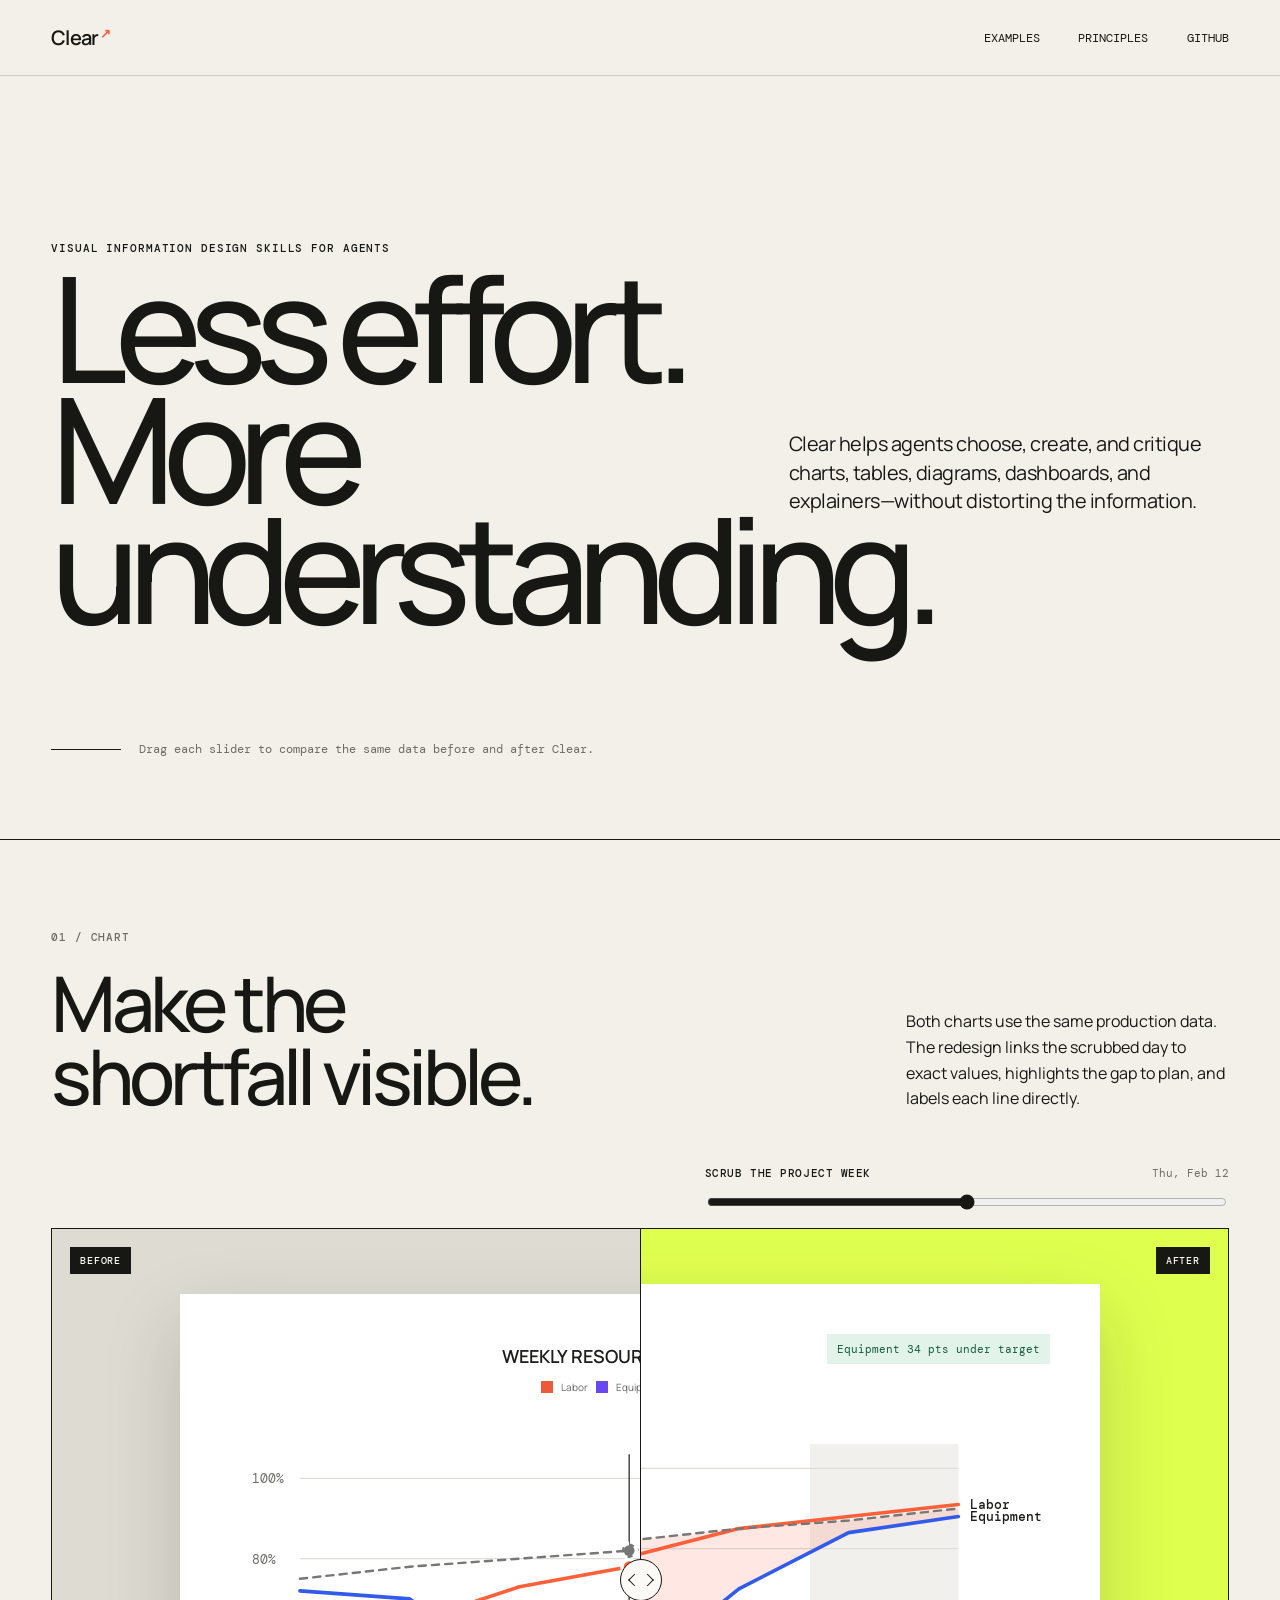
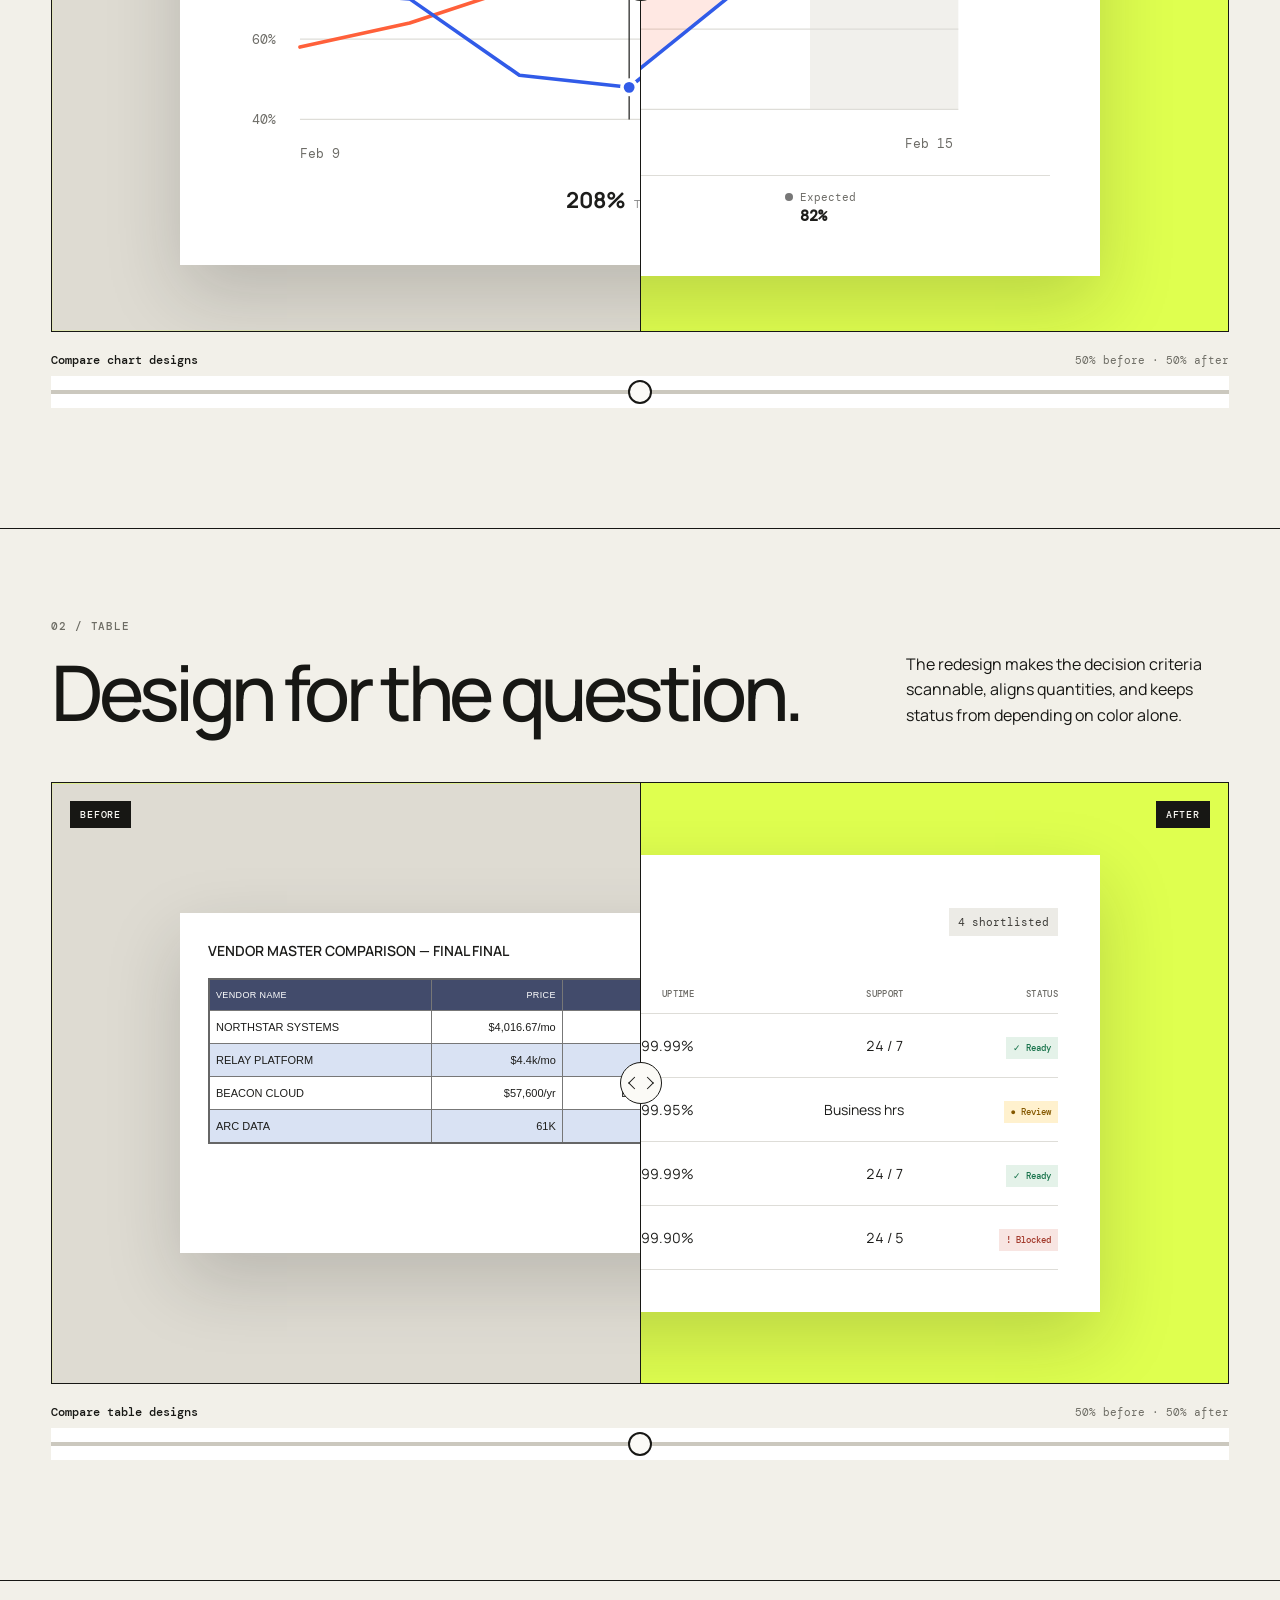
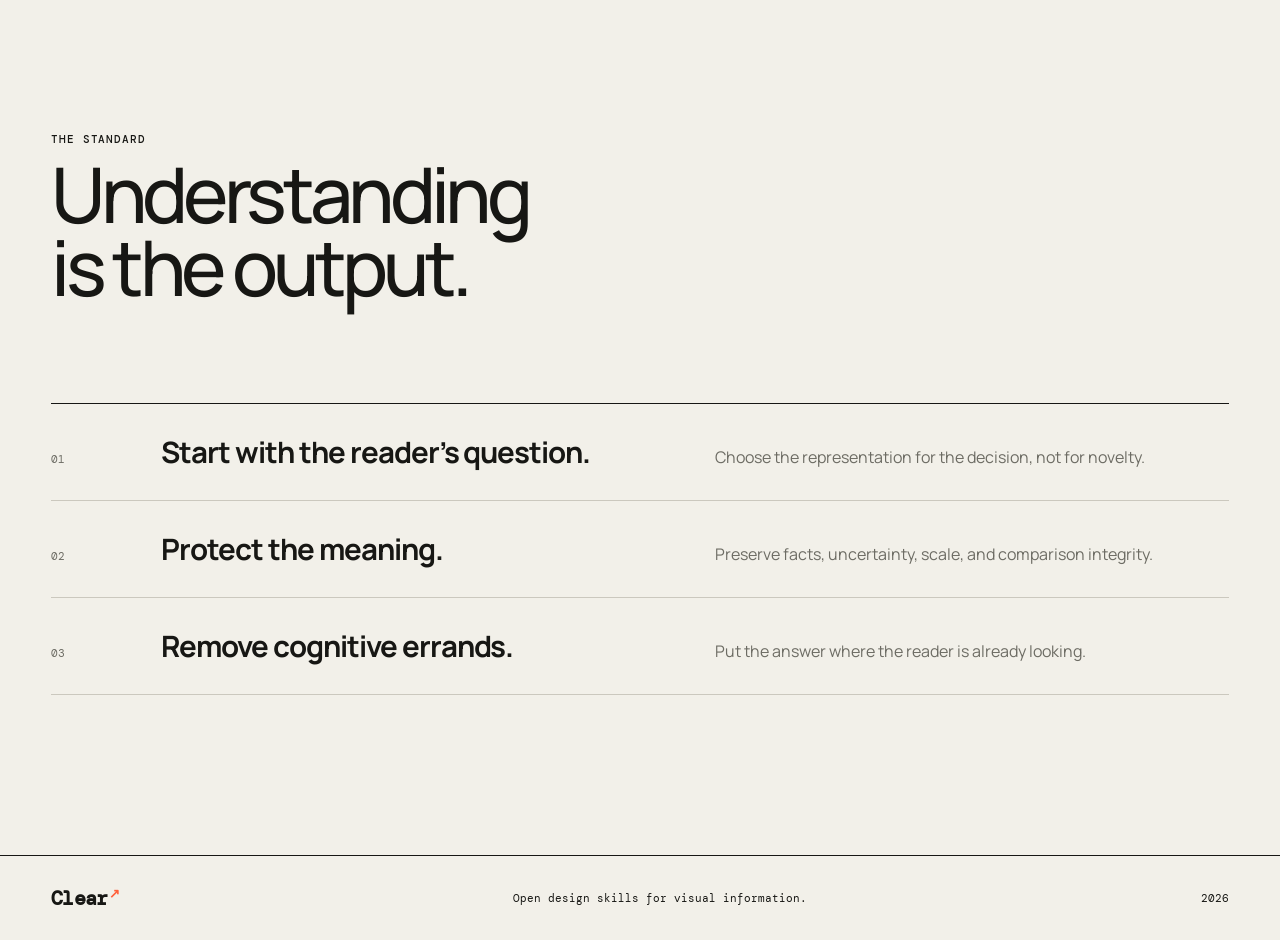
==== demo/index.html @ a49fe50b "Expand Clear into a multi-domain visual design suite" ====
<!doctype html>
<html lang="en">
<head>
  <meta charset="utf-8">
  <meta name="viewport" content="width=device-width, initial-scale=1">
  <meta name="description" content="Before and after examples showing how Clear improves visual information design.">
  <title>Clear — Before and after</title>
  <link rel="preconnect" href="https://fonts.googleapis.com">
  <link rel="preconnect" href="https://fonts.gstatic.com" crossorigin>
  <link href="https://fonts.googleapis.com/css2?family=DM+Mono:wght@400;500&family=Manrope:wght@400;500;600&display=swap" rel="stylesheet">
  <link rel="stylesheet" href="styles.css">
</head>
<body>
  <a class="skip-link" href="#main-content">Skip to examples</a>
  <header class="site-header" id="top">
    <a class="wordmark" href="#top" aria-label="Clear, back to top">Clear<span>↗</span></a>
    <nav aria-label="Page sections">
      <a href="#examples">Examples</a>
      <a href="#principles">Principles</a>
      <a href="https://github.com/stvnprkns/clear-skills">GitHub</a>
    </nav>
  </header>

  <main id="main-content">
    <section class="hero" aria-labelledby="hero-title">
      <p class="eyebrow">Visual information design skills for agents</p>
      <h1 id="hero-title">Less effort.<br>More understanding.</h1>
      <p class="lede">Clear helps agents choose, create, and critique charts, tables, diagrams, dashboards, and explainers—without distorting the information.</p>
      <div class="hero-note">
        <span class="note-line" aria-hidden="true"></span>
        <p>Drag each slider to compare the same data before and after Clear.</p>
      </div>
    </section>

    <section class="examples" id="examples" aria-label="Before and after examples">
      <article class="example" data-example="chart">
        <header class="example-copy">
          <div>
            <p class="example-number">01 / Chart</p>
            <h2>Make the shortfall visible.</h2>
          </div>
          <p>Both charts use the same production data. The redesign links the scrubbed day to exact values, highlights the gap to plan, and labels each line directly.</p>
        </header>

        <div class="compare" style="--split: 50%">
          <div class="data-control scrub-control">
            <label for="chart-scrub">Scrub the project week</label>
            <output for="chart-scrub" aria-hidden="true">Thu, Feb 12</output>
            <input id="chart-scrub" type="range" min="0" max="6" value="3" aria-describedby="chart-summary">
          </div>
          <div class="compare-stage">
            <div class="visual visual-after" aria-hidden="true">
              <div class="chart-shell chart-after">
                <div class="chart-title-row">
                  <div><strong>Production tracking</strong><span>Utilization · Week of Feb 9</span></div>
                  <span class="chart-takeaway" data-production-status>Equipment under target</span>
                </div>
                <svg id="after-line-chart" class="line-chart" viewBox="0 0 680 300" role="img" aria-label="Labor, equipment, and expected utilization across a project week. Scrub to inspect each day."></svg>
                <div class="chart-readout" aria-hidden="true">
                  <span><i class="labor-dot"></i>Labor <strong data-labor-readout>78%</strong></span>
                  <span><i class="equipment-dot"></i>Equipment <strong data-equipment-readout>48%</strong></span>
                  <span><i class="expected-dot"></i>Expected <strong data-expected-readout>82%</strong></span>
                </div>
              </div>
            </div>
            <div class="visual visual-before" aria-hidden="true">
              <div class="chart-shell chart-before">
                <div class="legacy-title">WEEKLY RESOURCE UTILIZATION</div>
                <div class="legacy-legend"><i></i><span>Labor</span><i></i><span>Equipment</span><i></i><span>Expected</span></div>
                <svg id="before-line-chart" class="line-chart" viewBox="0 0 680 300" role="img" aria-label="A cluttered multi-line utilization chart with a detached legend and no linked explanation."></svg>
                <div class="legacy-summary"><strong data-legacy-total>208%</strong><span>Total utilization</span></div>
              </div>
            </div>
            <div class="split-line" aria-hidden="true"><span></span></div>
            <span class="stage-label before-label">Before</span>
            <span class="stage-label after-label">After</span>
          </div>
          <div class="compare-control">
            <label for="chart-compare">Compare chart designs</label>
            <output for="chart-compare" aria-hidden="true">50% before · 50% after</output>
            <input id="chart-compare" type="range" min="0" max="100" value="50" aria-describedby="chart-summary chart-position">
            <p id="chart-summary" class="sr-only">At Thu, Feb 12: labor utilization is 78%, equipment utilization is 48%, and expected utilization is 82%. Equipment is 34 percentage points under target.</p>
            <span id="chart-position" class="sr-only">Move left to reveal more of the redesigned chart. Move right to reveal more of the original chart. Use the project week slider above to inspect each day.</span>
          </div>
        </div>
      </article>

      <article class="example" data-example="table">
        <header class="example-copy">
          <div>
            <p class="example-number">02 / Table</p>
            <h2>Design for the question.</h2>
          </div>
          <p>The redesign makes the decision criteria scannable, aligns quantities, and keeps status from depending on color alone.</p>
        </header>

        <div class="compare" style="--split: 50%">
          <div class="compare-stage table-stage">
            <div class="visual visual-after" aria-hidden="true">
              <div class="table-shell table-after">
                <div class="table-heading"><div><strong>Vendor comparison</strong><span>Sorted by annual cost</span></div><span>4 shortlisted</span></div>
                <table>
                  <thead><tr><th>Vendor</th><th>Annual cost</th><th>Uptime</th><th>Support</th><th>Status</th></tr></thead>
                  <tbody>
                    <tr><td><strong>Northstar</strong><small>Enterprise</small></td><td>$48,200</td><td>99.99%</td><td>24 / 7</td><td><span class="status status-ready">✓ Ready</span></td></tr>
                    <tr><td><strong>Relay</strong><small>Growth</small></td><td>$52,800</td><td>99.95%</td><td>Business hrs</td><td><span class="status status-review">● Review</span></td></tr>
                    <tr><td><strong>Beacon</strong><small>Enterprise</small></td><td>$57,600</td><td>99.99%</td><td>24 / 7</td><td><span class="status status-ready">✓ Ready</span></td></tr>
                    <tr><td><strong>Arc</strong><small>Custom</small></td><td>$61,000</td><td>99.90%</td><td>24 / 5</td><td><span class="status status-blocked">! Blocked</span></td></tr>
                  </tbody>
                </table>
              </div>
            </div>
            <div class="visual visual-before" aria-hidden="true">
              <div class="table-shell table-before">
                <div class="old-heading">VENDOR MASTER COMPARISON — FINAL FINAL</div>
                <table>
                  <thead><tr><th>VENDOR NAME</th><th>PRICE</th><th>TIER</th><th>SLA</th><th>SUPPORT</th><th>REGION</th><th>STATUS</th></tr></thead>
                  <tbody>
                    <tr><td>NORTHSTAR SYSTEMS</td><td>$4,016.67/mo</td><td>ENT</td><td>99.99</td><td>PREMIUM</td><td>US</td><td class="cell-green">YES</td></tr>
                    <tr><td>RELAY PLATFORM</td><td>$4.4k/mo</td><td>GROWTH</td><td>99.95</td><td>STD</td><td>US/EU</td><td class="cell-yellow">MAYBE</td></tr>
                    <tr><td>BEACON CLOUD</td><td>$57,600/yr</td><td>ENTERPRISE</td><td>4 NINES</td><td>PREMIUM</td><td>GLOBAL</td><td class="cell-green">YES</td></tr>
                    <tr><td>ARC DATA</td><td>61K</td><td>CUSTOM</td><td>99.9</td><td>GOLD</td><td>US</td><td class="cell-red">NO</td></tr>
                  </tbody>
                </table>
              </div>
            </div>
            <div class="split-line" aria-hidden="true"><span></span></div>
            <span class="stage-label before-label">Before</span>
            <span class="stage-label after-label">After</span>
          </div>
          <div class="compare-control">
            <label for="table-compare">Compare table designs</label>
            <output for="table-compare" aria-hidden="true">50% before · 50% after</output>
            <input id="table-compare" type="range" min="0" max="100" value="50" aria-describedby="table-summary table-position">
            <p id="table-summary" class="sr-only">Before: inconsistent price formats, abbreviations, gridlines, and color-only status labels make comparison difficult. After: annual costs are aligned and statuses pair color with text and symbols.</p>
            <span id="table-position" class="sr-only">Move left to reveal more of the redesigned table. Move right to reveal more of the original table.</span>
          </div>
        </div>
      </article>
    </section>

    <section class="principles" id="principles" aria-labelledby="principles-title">
      <p class="eyebrow">The standard</p>
      <h2 id="principles-title">Understanding is the output.</h2>
      <ol>
        <li><span>01</span><strong>Start with the reader’s question.</strong><p>Choose the representation for the decision, not for novelty.</p></li>
        <li><span>02</span><strong>Protect the meaning.</strong><p>Preserve facts, uncertainty, scale, and comparison integrity.</p></li>
        <li><span>03</span><strong>Remove cognitive errands.</strong><p>Put the answer where the reader is already looking.</p></li>
      </ol>
    </section>
  </main>

  <footer>
    <a class="wordmark" href="#top">Clear<span>↗</span></a>
    <p>Open design skills for visual information.</p>
    <p>2026</p>
  </footer>
  <script src="script.js"></script>
</body>
</html>
---- demo/styles.css ----
:root {
  --ink: #171714;
  --paper: #f2f0e9;
  --surface: #fbfaf6;
  --muted: #6d6c64;
  --line: #cbc8be;
  --acid: #dfff4f;
  --orange: #ff603a;
  --blue: #315be8;
  --green: #19744c;
  --yellow: #845800;
  --red: #a33a2c;
  --mono: "DM Mono", monospace;
  --sans: "Manrope", sans-serif;
}

* { box-sizing: border-box; }
html { scroll-behavior: smooth; -webkit-font-smoothing: antialiased; -moz-osx-font-smoothing: grayscale; }
body { margin: 0; color: var(--ink); background: var(--paper); font-family: var(--sans); }
a { color: inherit; text-underline-position: from-font; text-decoration-thickness: from-font; }
:focus-visible { outline: 2px solid var(--blue); outline-offset: 4px; }
.skip-link { position: fixed; z-index: 20; inset-block-start: 12px; inset-inline-start: 12px; padding: 10px 14px; color: white; background: var(--ink); font: 500 12px var(--mono); transform: translateY(-150%); }
.skip-link:focus { transform: translateY(0); }
.sr-only { position: absolute; width: 1px; height: 1px; padding: 0; margin: -1px; overflow: hidden; clip: rect(0,0,0,0); white-space: nowrap; border: 0; }

.site-header, footer { max-width: 1500px; margin: auto; padding: 24px 4vw; display: flex; justify-content: space-between; align-items: center; }
.site-header { border-bottom: 1px solid var(--line); }
.wordmark { display: inline-flex; gap: 2px; align-items: flex-start; text-decoration: none; font-size: 20px; font-weight: 600; letter-spacing: -.04em; }
.wordmark span { color: var(--orange); font-size: 13px; }
nav { display: flex; gap: clamp(18px, 3vw, 42px); }
nav a { font-family: var(--mono); font-size: 12px; text-decoration: none; text-transform: uppercase; }
nav a:hover { text-decoration: underline; text-underline-offset: 5px; }

main { overflow: hidden; }
.hero { min-height: 82vh; max-width: 1500px; margin: auto; padding: clamp(70px, 12vw, 180px) 4vw 70px; display: grid; grid-template-columns: minmax(0, 1fr) minmax(340px, 440px); column-gap: clamp(48px, 6vw, 96px); align-items: end; }
.eyebrow, .example-number { font: 500 11px/1.4 var(--mono); letter-spacing: .08em; text-transform: uppercase; }
.hero .eyebrow { grid-column: 1 / -1; align-self: start; }
h1 { margin: 0; max-width: 1000px; font-size: clamp(68px, 11.5vw, 176px); line-height: .82; letter-spacing: -.085em; font-weight: 500; text-wrap: balance; }
.lede { align-self: center; max-width: 36ch; margin: 50px 0 0; font-size: clamp(18px, 1.55vw, 24px); line-height: 1.45; letter-spacing: -.025em; text-wrap: pretty; }
.hero-note { grid-column: 1 / -1; display: flex; gap: 18px; align-items: center; margin-top: 100px; color: var(--muted); font: 12px var(--mono); }
.note-line { width: 70px; height: 1px; background: var(--ink); }

.examples { border-top: 1px solid var(--ink); }
.example { padding: 90px 4vw 120px; border-bottom: 1px solid var(--ink); }
.example-copy { max-width: 1500px; margin: 0 auto 54px; display: grid; grid-template-columns: 1.4fr .6fr; gap: 8vw; align-items: end; }
.example-number { color: var(--muted); margin: 0 0 22px; }
h2 { margin: 0; font-size: clamp(42px, 6vw, 86px); line-height: .94; letter-spacing: -.06em; font-weight: 500; text-wrap: balance; }
.example-copy > p { max-width: 60ch; margin: 0; font-size: 16px; line-height: 1.6; text-wrap: pretty; }

.compare { max-width: 1500px; margin: auto; }
.data-control { display: flex; justify-content: flex-end; align-items: center; gap: 12px; margin-bottom: 16px; }
.data-control label { font: 500 11px var(--mono); text-transform: uppercase; letter-spacing: .05em; }
.scrub-control { display: grid; grid-template-columns: auto auto; justify-content: end; min-width: min(100%, 520px); margin-inline-start: auto; }
.scrub-control output { color: var(--muted); font: 11px var(--mono); font-variant-numeric: tabular-nums; text-align: end; }
.scrub-control input { grid-column: 1 / -1; width: min(520px, 70vw); accent-color: var(--ink); cursor: ew-resize; }
.compare-stage { position: relative; height: clamp(410px, 55vw, 720px); overflow: hidden; background: #dedbd2; border: 1px solid var(--ink); }
.visual { position: absolute; inset: 0; display: grid; place-items: center; padding: clamp(30px, 5vw, 80px); }
.visual-before { z-index: 2; clip-path: inset(0 calc(100% - var(--split)) 0 0); background: #dedbd2; }
.visual-after { z-index: 1; background: var(--acid); }
.split-line { position: absolute; z-index: 4; left: var(--split); top: 0; bottom: 0; width: 1px; background: var(--ink); pointer-events: none; }
.split-line span { position: absolute; left: 50%; top: 50%; width: 42px; height: 42px; transform: translate(-50%, -50%); border: 1px solid var(--ink); border-radius: 50%; background: var(--surface); }
.split-line span::before, .split-line span::after { content: ""; position: absolute; top: 50%; width: 8px; height: 8px; border-top: 1px solid var(--ink); border-left: 1px solid var(--ink); }
.split-line span::before { left: 9px; transform: translateY(-50%) rotate(-45deg); }
.split-line span::after { right: 9px; transform: translateY(-50%) rotate(135deg); }
.stage-label { position: absolute; top: 18px; z-index: 5; padding: 7px 10px; background: var(--ink); color: var(--surface); font: 500 10px var(--mono); text-transform: uppercase; letter-spacing: .08em; pointer-events: none; }
.before-label { left: 18px; }
.after-label { right: 18px; }
.compare-control { display: grid; grid-template-columns: 1fr auto; align-items: center; gap: 8px 24px; margin-top: 20px; }
.compare-control label { font: 500 12px var(--mono); }
.compare-control output { color: var(--muted); font: 11px var(--mono); font-variant-numeric: tabular-nums; }
.compare-control input { grid-column: 1 / -1; width: 100%; height: 32px; margin: 0; accent-color: var(--ink); cursor: ew-resize; }
.compare-control input::-webkit-slider-runnable-track { height: 4px; background: var(--line); }
.compare-control input::-webkit-slider-thumb { width: 24px; height: 24px; margin-top: -10px; border: 2px solid var(--ink); border-radius: 50%; background: var(--surface); -webkit-appearance: none; }
.compare-control input { -webkit-appearance: none; appearance: none; }
.compare-control input::-moz-range-track { height: 4px; background: var(--line); }
.compare-control input::-moz-range-thumb { width: 20px; height: 20px; border: 2px solid var(--ink); border-radius: 50%; background: var(--surface); }

.chart-shell, .table-shell { width: min(100%, 920px); min-height: 72%; background: #fff; color: #1d1d1b; box-shadow: 0 28px 70px rgba(23,23,20,.18); }
.chart-shell { padding: clamp(22px, 4vw, 50px); }
.chart-title-row, .table-heading { display: flex; justify-content: space-between; gap: 24px; align-items: flex-start; }
.chart-title-row strong, .table-heading strong { display: block; font-size: clamp(14px, 2vw, 22px); letter-spacing: -.03em; }
.chart-title-row span, .table-heading span { display: block; margin-top: 6px; color: #6d6c67; font: 11px var(--mono); }
.chart-title-row .chart-takeaway { margin: 0; padding: 8px 10px; color: #155c3d; background: #e2f3e9; }
.chart-shell svg { width: 100%; margin-top: 24px; overflow: visible; }
.line-chart .chart-grid { stroke: #deddd8; stroke-width: 1; }
.line-chart .weekend { fill: #f1f0ec; }
.line-chart .under-gap { fill: rgba(255, 96, 58, .14); }
.line-chart .series-line { fill: none; stroke-width: 3; stroke-linecap: round; stroke-linejoin: round; }
.line-chart .labor-line { stroke: var(--orange); }
.line-chart .equipment-line { stroke: var(--blue); }
.line-chart .expected-line { stroke: #777; stroke-width: 2; stroke-dasharray: 6 5; }
.line-chart .scrub-line { stroke: #1d1d1b; stroke-width: 1; }
.line-chart .scrub-dot { stroke: white; stroke-width: 3; }
.line-chart text { fill: #6d6c67; font: 11px var(--mono); }
.line-chart .direct-label { fill: #1d1d1b; font-weight: 500; }
.chart-readout { display: grid; grid-template-columns: repeat(3, 1fr); gap: 12px; padding-top: 14px; border-top: 1px solid #deddd8; font: 11px var(--mono); }
.chart-readout span { display: grid; grid-template-columns: auto 1fr; gap: 2px 7px; align-items: center; color: #6d6c67; }
.chart-readout strong { grid-column: 2; color: #1d1d1b; font-size: 15px; font-variant-numeric: tabular-nums; }
.chart-readout i { width: 8px; height: 8px; border-radius: 50%; }
.labor-dot { background: var(--orange); }
.equipment-dot { background: var(--blue); }
.expected-dot { background: #777; }
.grid line { stroke: #d9d8d2; stroke-width: 1; }
.axis-labels text, .months text { fill: #6d6c67; font: 12px var(--mono); text-anchor: middle; }
.bars rect { fill: #1d1d1b; }
.bars .bar-focus { fill: var(--orange); }
.values text { fill: #1d1d1b; font: 500 14px var(--mono); text-anchor: middle; }
.legacy-title { font: 600 18px var(--sans); text-align: center; }
.legacy-legend { margin: 12px 0 0; display: flex; justify-content: center; align-items: center; gap: 8px; font: 10px var(--sans); color: #666; }
.legacy-legend i { width: 12px; height: 12px; background: #6948ed; }
.legacy-legend i:last-of-type { height: 3px; background: #eb395c; }
.legacy-legend i:nth-of-type(1) { background: #ec5a3c; }
.legacy-legend i:nth-of-type(2) { background: #6948ed; }
.legacy-legend i:nth-of-type(3) { height: 3px; background: #777; }
.legacy-summary { display: flex; justify-content: center; gap: 8px; align-items: baseline; color: #777; }
.legacy-summary strong { color: #1d1d1b; font-size: 22px; }
.legacy-summary span { font-size: 11px; }
.legacy-grid line { stroke: #cfd0d8; stroke-width: 1.5; }
.legacy-axis text, .legacy-months text { fill: #777; font: 10px var(--sans); }
.legacy-months text { text-anchor: middle; }
.legacy-bars rect { fill: url(#barGradient); }
.target-line { stroke: #eb395c; stroke-width: 4; stroke-dasharray: 8 5; }

.table-stage { height: clamp(440px, 47vw, 650px); }
.table-shell { padding: clamp(18px, 3.5vw, 42px); overflow: hidden; }
.table-heading { align-items: center; margin-bottom: 28px; }
.table-heading > span { margin: 0; padding: 7px 9px; background: #ecebe6; color: #3d3c38; }
table { width: 100%; border-collapse: collapse; font-size: clamp(10px, 1.2vw, 14px); font-variant-numeric: tabular-nums; }
th { color: #6d6c67; font: 500 9px var(--mono); letter-spacing: .04em; text-align: left; text-transform: uppercase; }
th:not(:first-child), td:not(:first-child) { text-align: right; }
th, td { padding: 13px 8px; border-bottom: 1px solid #deddd8; white-space: nowrap; }
td:first-child, th:first-child { padding-left: 0; }
td:last-child, th:last-child { padding-right: 0; }
td strong { display: block; }
td small { display: block; color: #777; margin-top: 3px; }
.status { font: 500 9px var(--mono); padding: 5px 7px; }
.status-ready { color: var(--green); background: #e4f2e9; }
.status-review { color: var(--yellow); background: #fff1ce; }
.status-blocked { color: var(--red); background: #f8e5e2; }
.old-heading { margin-bottom: 18px; font: 600 14px var(--sans); }
.table-before { padding: clamp(15px, 2.4vw, 28px); }
.table-before table { border: 2px solid #666; font-family: Arial, sans-serif; font-size: clamp(8px, 1vw, 11px); }
.table-before th { background: #424b6b; color: white; font-family: Arial, sans-serif; }
.table-before th, .table-before td { padding: 10px 6px; border: 1px solid #777; }
.table-before tbody tr:nth-child(even) { background: #d9e2f3; }
.cell-green { background: #71c989; }
.cell-yellow { background: #ffd65a; }
.cell-red { background: #ec776d; }

.principles { max-width: 1500px; margin: auto; padding: 140px 4vw 160px; }
.principles h2 { max-width: 900px; }
.principles ol { list-style: none; padding: 0; margin: 100px 0 0; border-top: 1px solid var(--ink); }
.principles li { display: grid; grid-template-columns: 70px 1fr 1fr; gap: 40px; padding: 28px 0; border-bottom: 1px solid var(--line); align-items: baseline; }
.principles li > span { font: 11px var(--mono); color: var(--muted); }
.principles li strong { font-size: clamp(20px, 2.3vw, 32px); letter-spacing: -.035em; }
.principles li p { margin: 0; max-width: 450px; color: var(--muted); line-height: 1.55; }
footer { border-top: 1px solid var(--ink); font: 11px var(--mono); }

@media (max-width: 1080px) {
  .hero { grid-template-columns: 1fr; }
  .hero > * { min-width: 0; }
  .lede { max-width: 42ch; }
}

@media (max-width: 760px) {
  .site-header nav a:not(:last-child) { display: none; }
  .hero { min-height: auto; grid-template-columns: 1fr; padding-top: 80px; }
  h1 { font-size: clamp(45px, 13vw, 72px); line-height: .9; }
  .lede { width: 100%; max-width: 34ch; margin-top: 48px; overflow-wrap: anywhere; }
  .hero-note { margin-top: 70px; align-items: flex-start; }
  .hero-note p { margin-top: 0; }
  .example { padding: 70px 18px 90px; }
  .example-copy { grid-template-columns: 1fr; gap: 24px; }
  .data-control { justify-content: space-between; }
  .scrub-control { grid-template-columns: 1fr auto; width: 100%; }
  .scrub-control input { width: 100%; }
  .visual { padding: 34px 16px; }
  .compare-stage { min-height: 430px; height: min(110vw, 520px); }
  .chart-shell { min-width: 640px; transform: scale(.43); }
  .table-shell { width: 96%; min-width: 0; transform: none; }
  .table-after th:nth-child(3), .table-after td:nth-child(3),
  .table-after th:nth-child(4), .table-after td:nth-child(4),
  .table-before th:nth-child(3), .table-before td:nth-child(3),
  .table-before th:nth-child(4), .table-before td:nth-child(4),
  .table-before th:nth-child(5), .table-before td:nth-child(5),
  .table-before th:nth-child(6), .table-before td:nth-child(6) { display: none; }
  .compare-control { grid-template-columns: 1fr; gap: 6px; }
  .compare-control output { justify-self: start; }
  .principles { padding: 100px 18px; }
  .principles ol { margin-top: 60px; }
  .principles li { grid-template-columns: 38px 1fr; gap: 14px; }
  .principles li p { grid-column: 2; }
  footer { align-items: flex-end; }
  footer p:nth-child(2) { display: none; }
}

@media (forced-colors: active) {
  .split-line, .compare-control input::-webkit-slider-thumb, .compare-control input::-moz-range-thumb { border-color: CanvasText; }
}
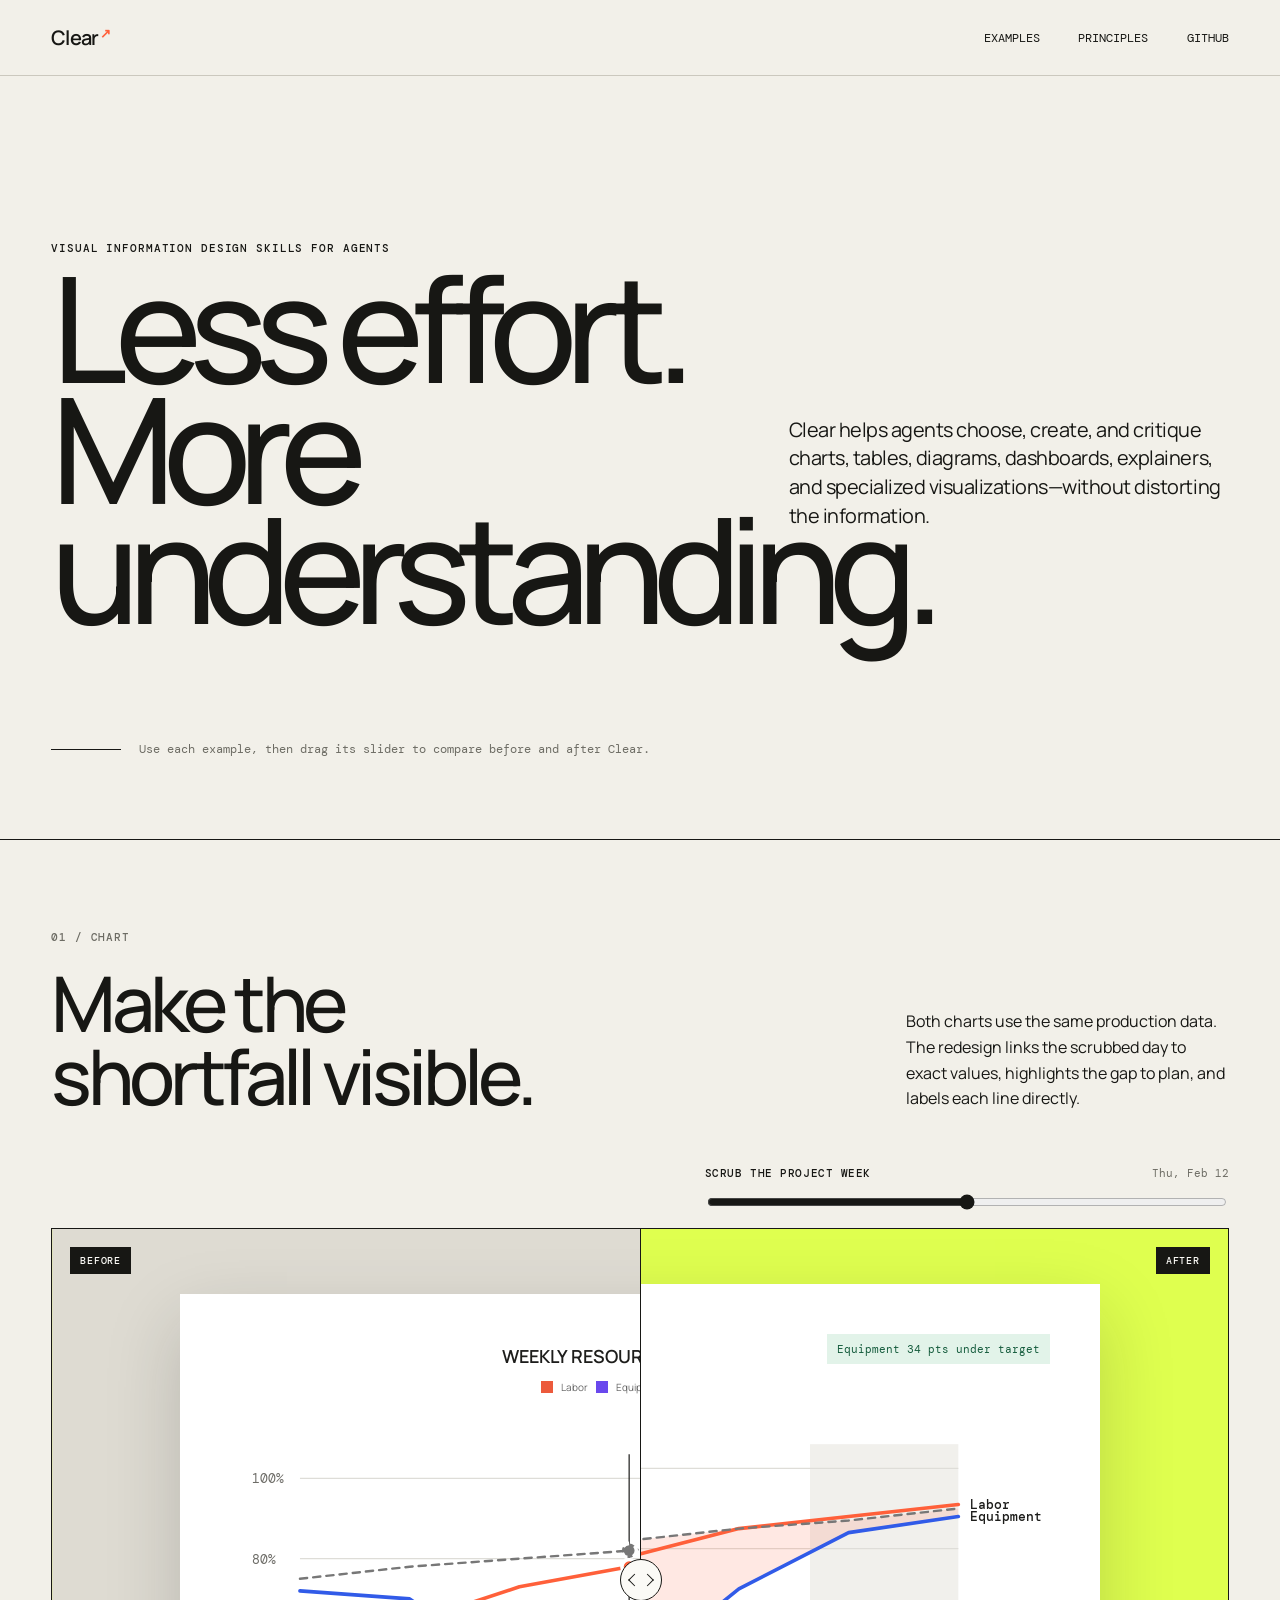
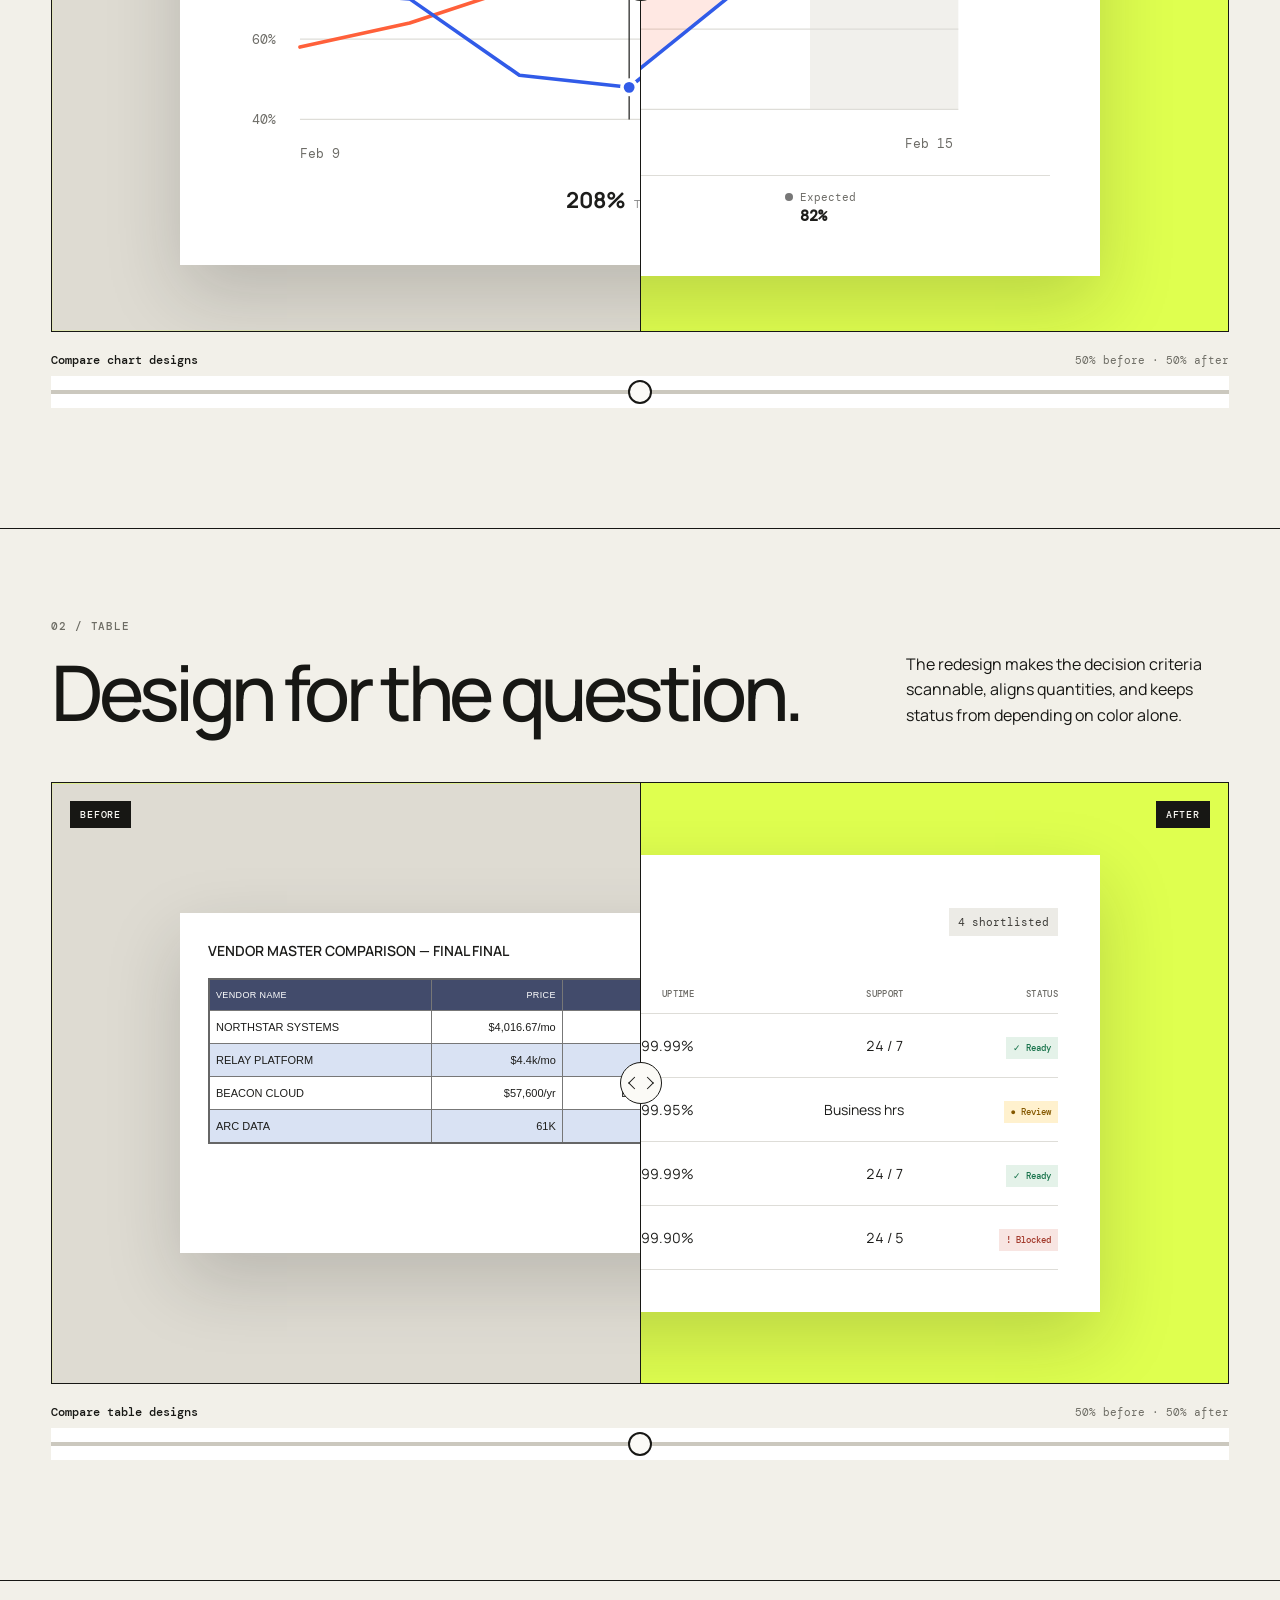
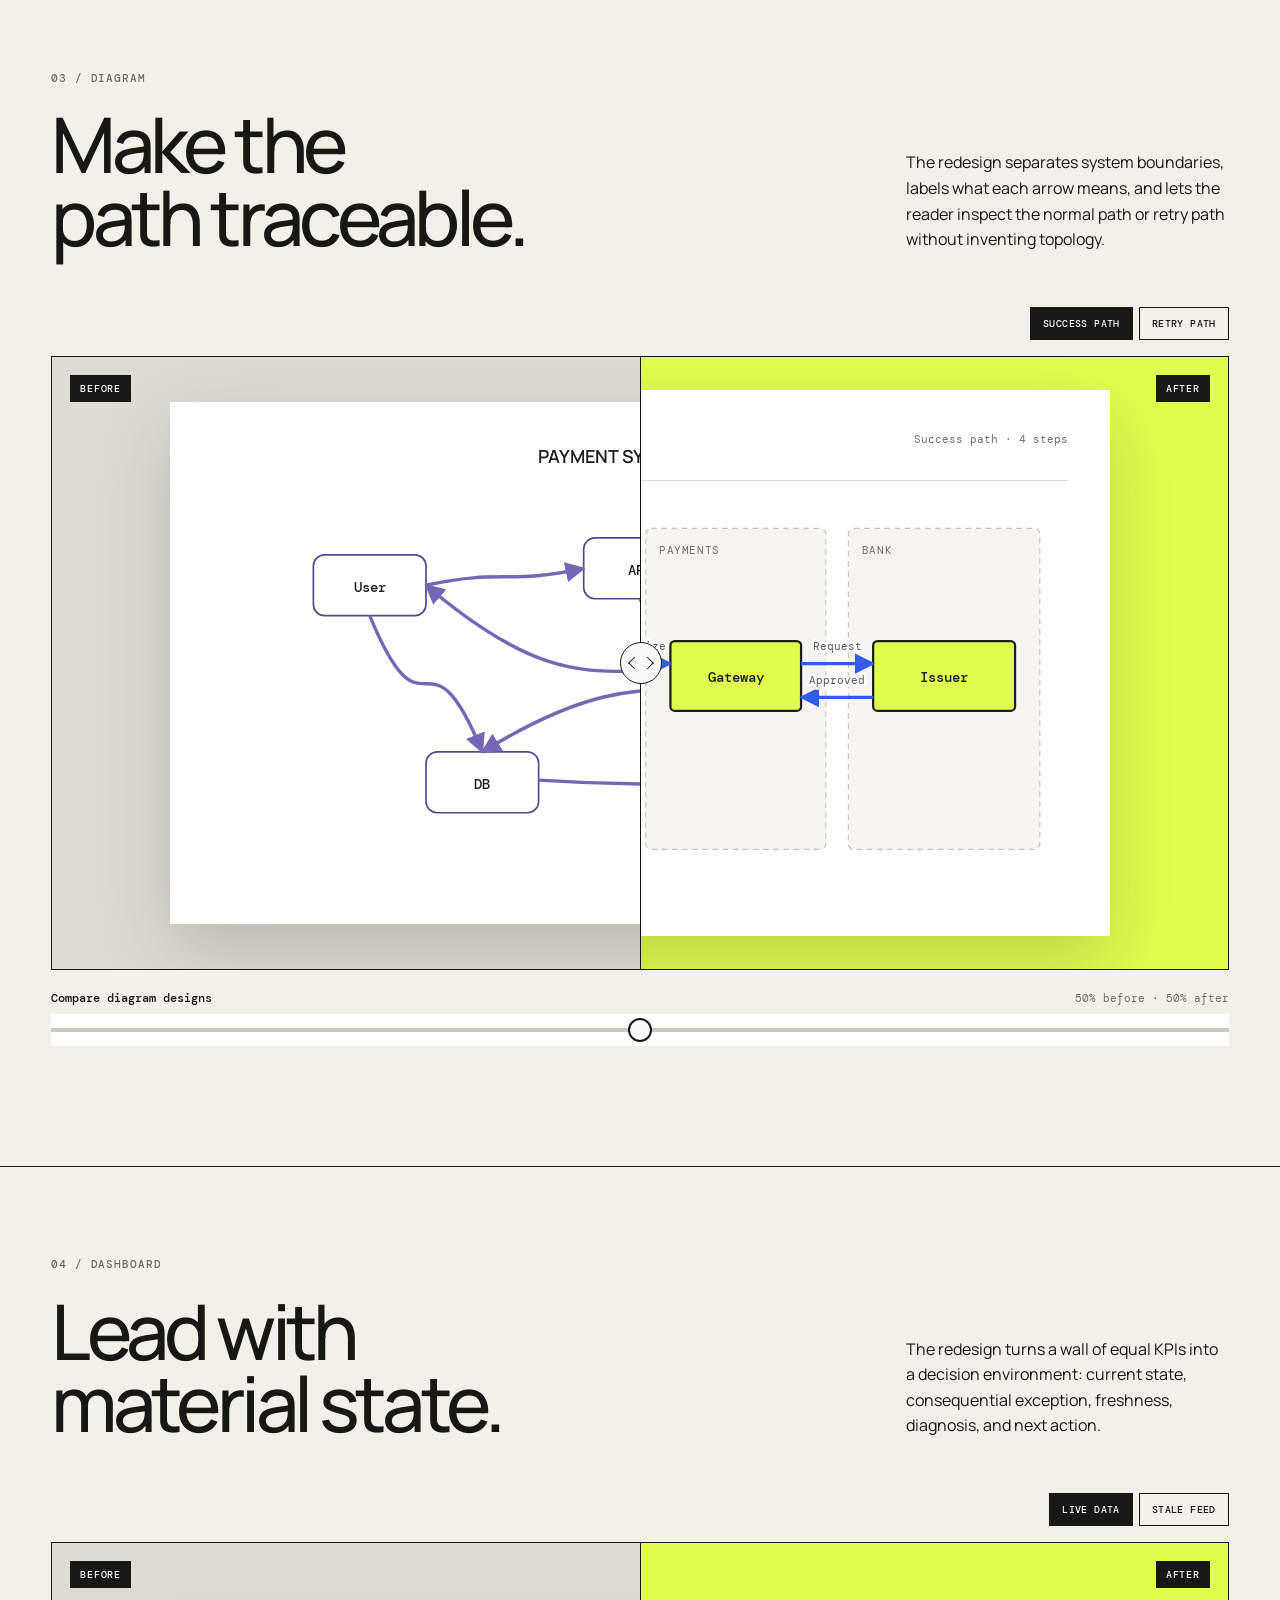
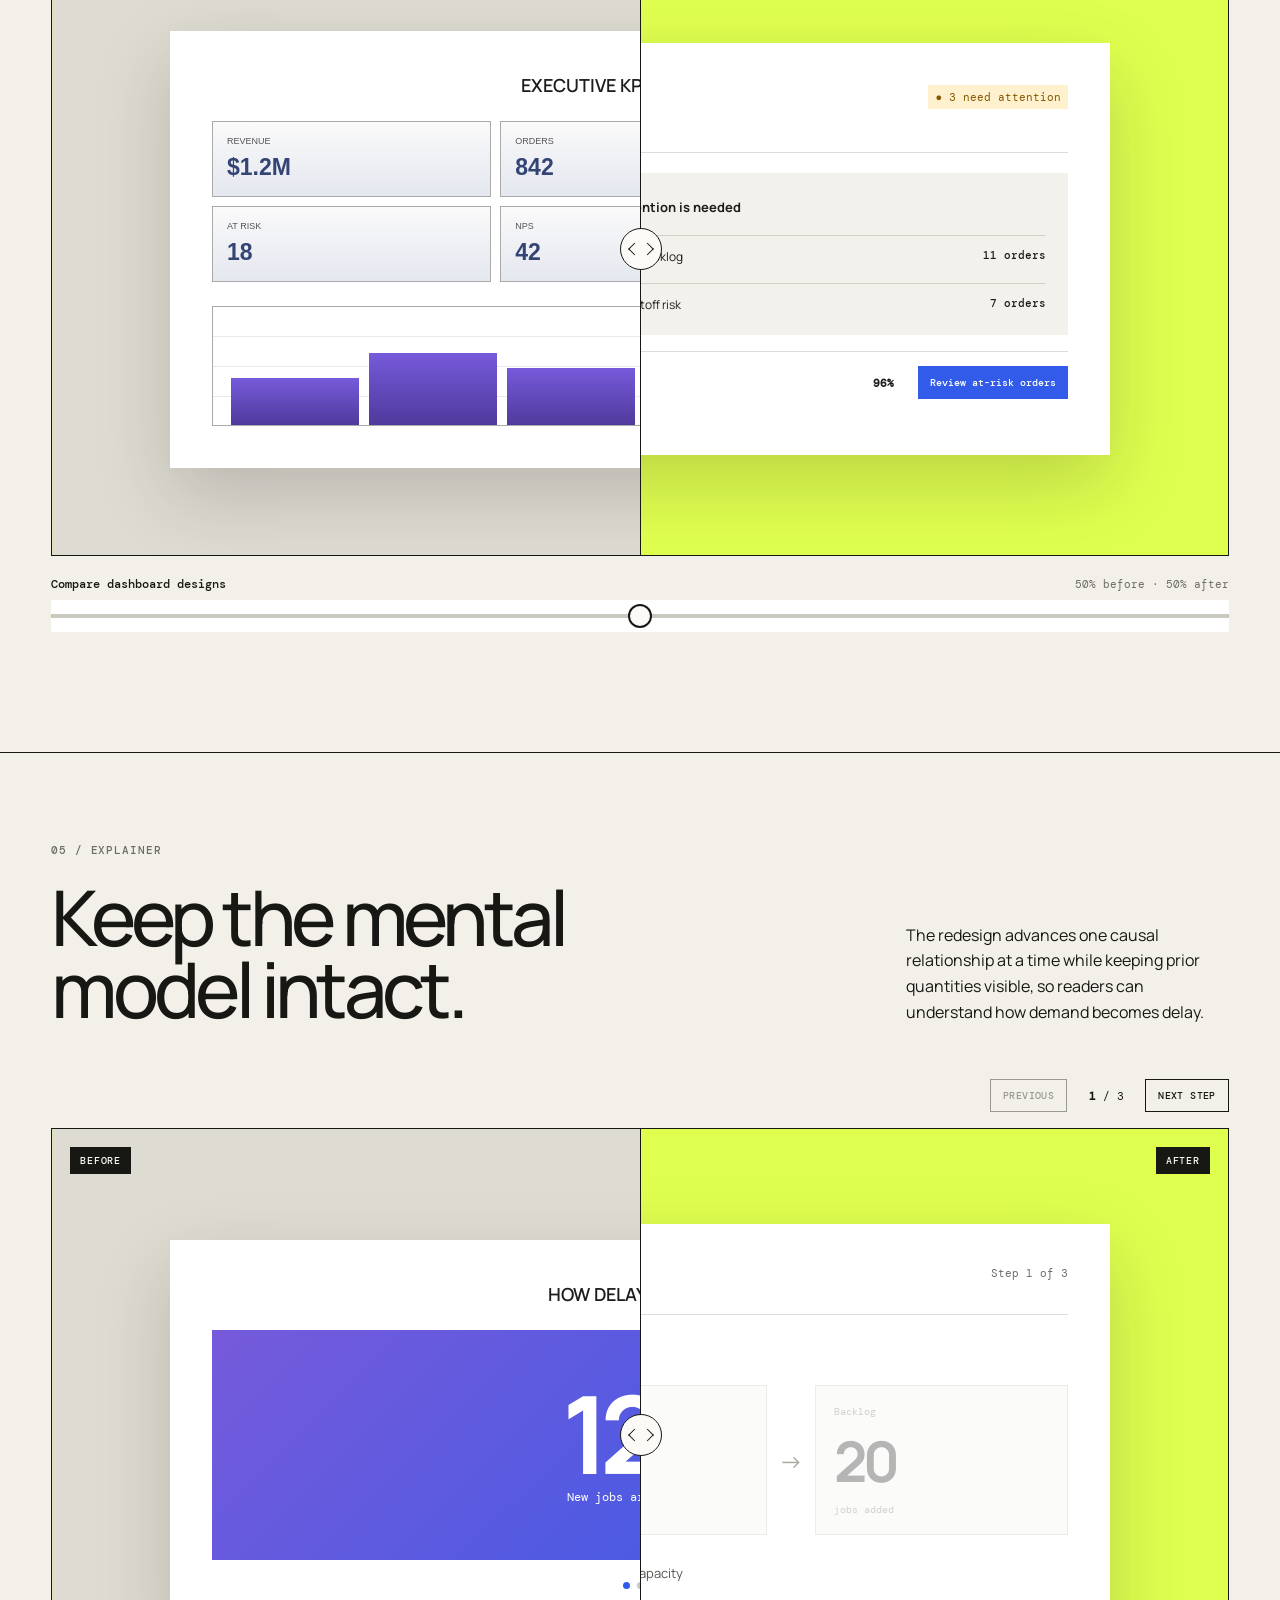
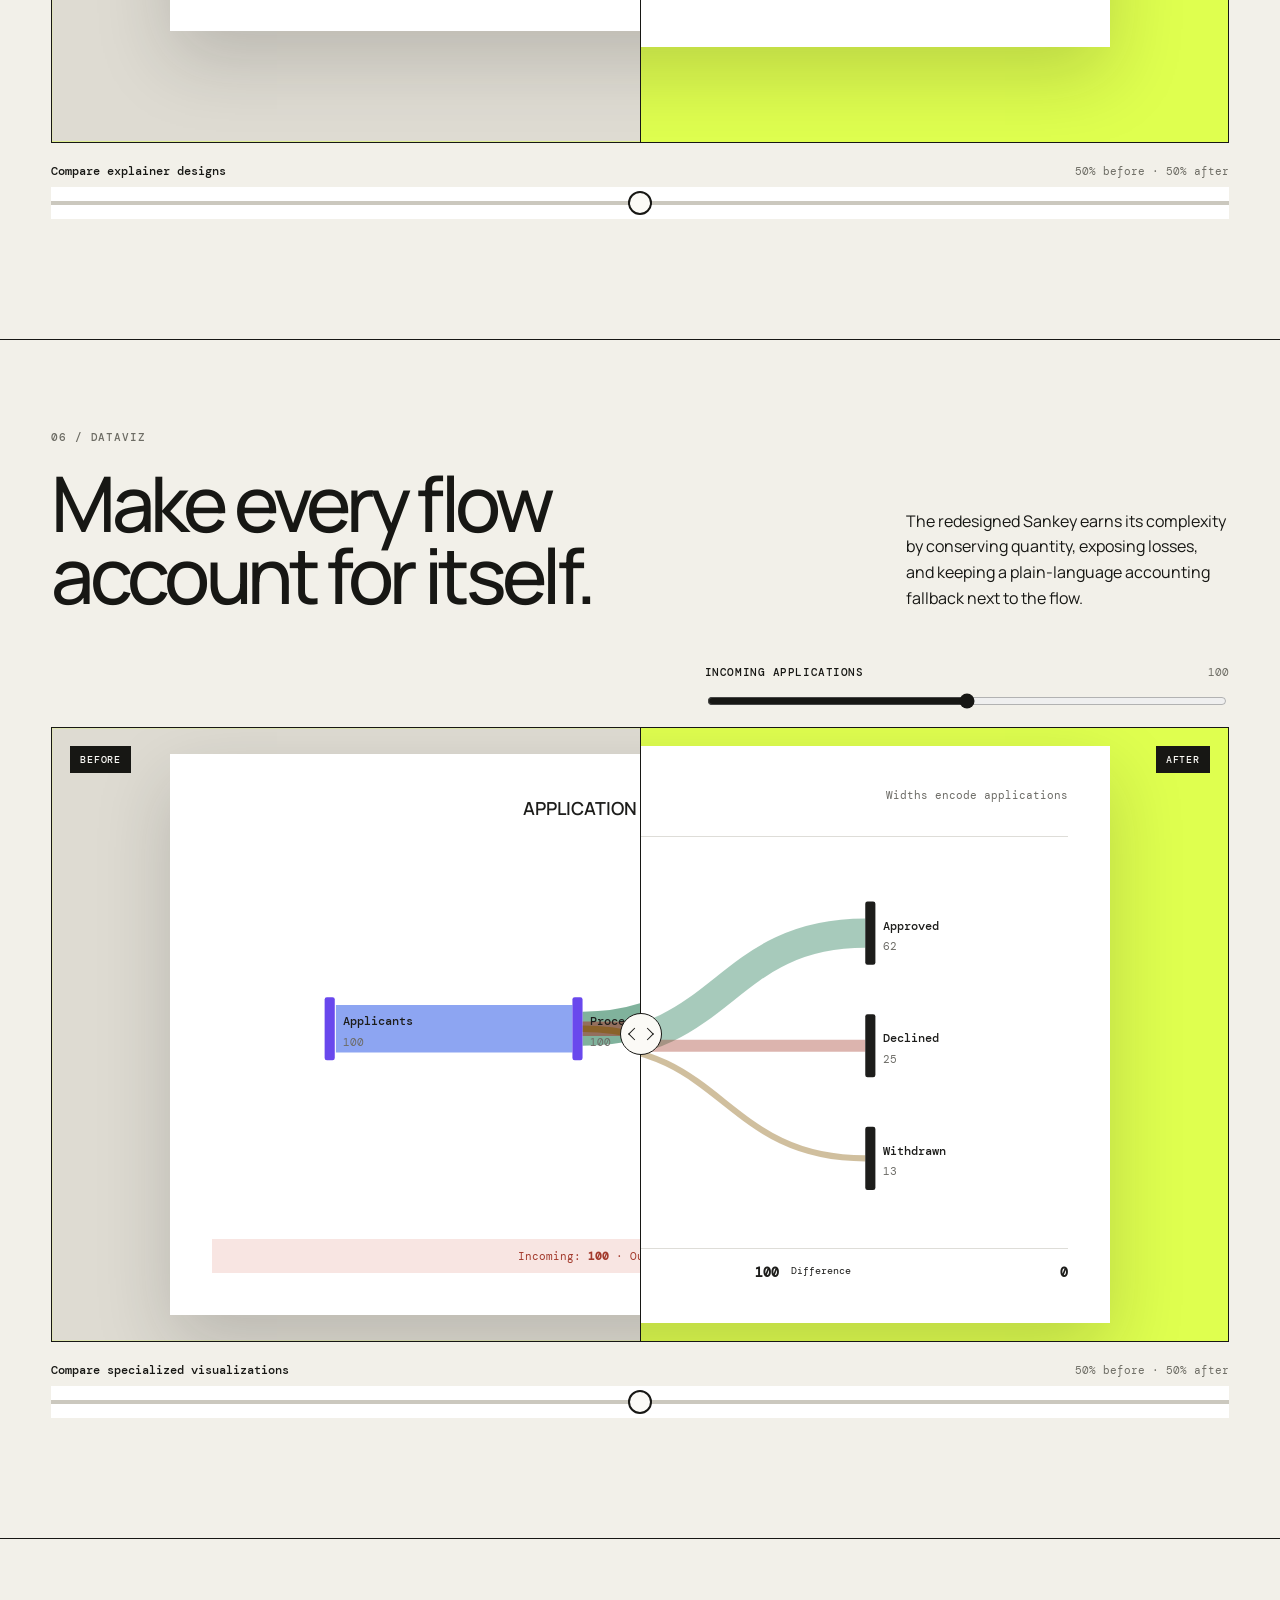
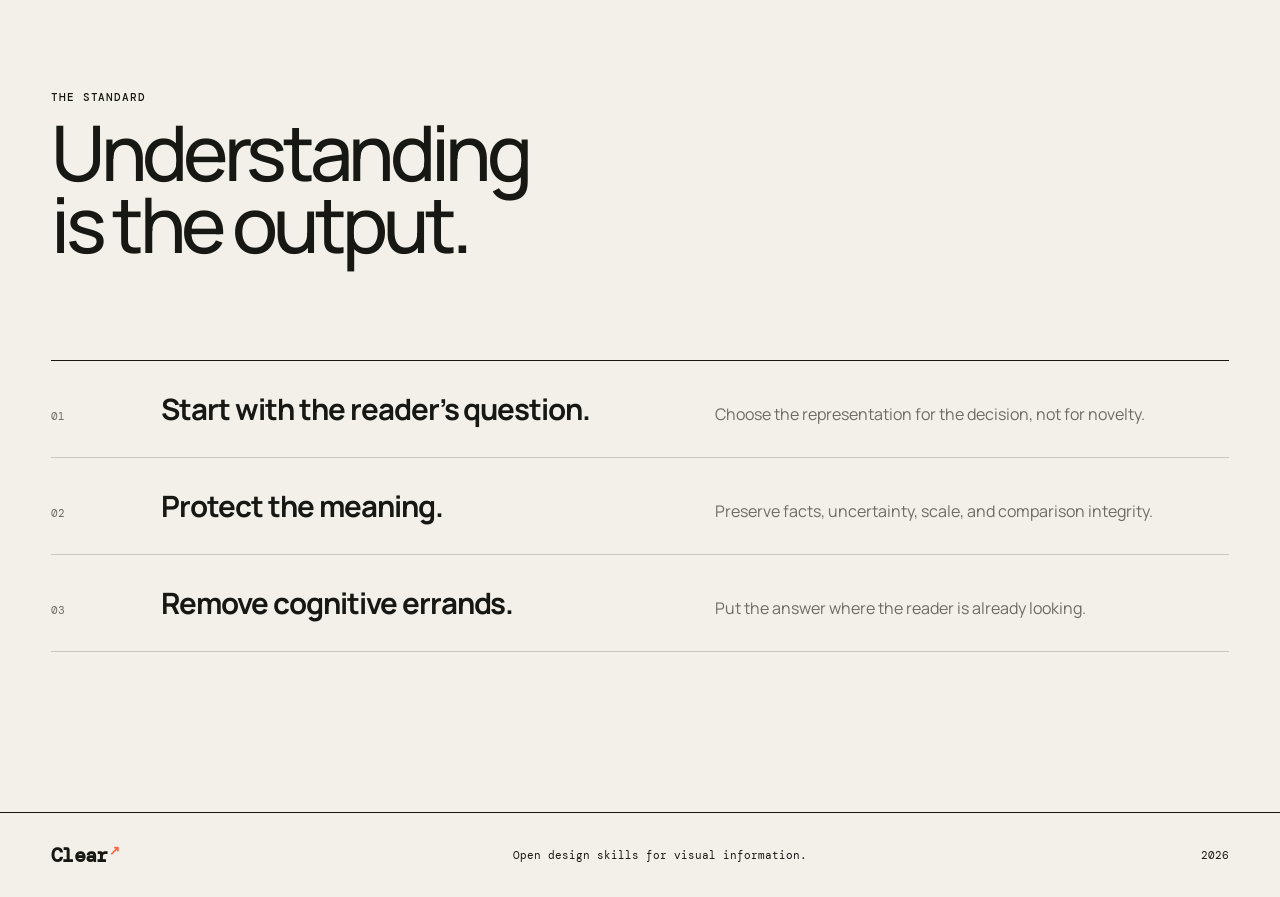
==== commit 74c58213: "Add interactive suite examples and evidence checks" ====
--- a/demo/index.html
+++ b/demo/index.html
@@ -25,10 +25,10 @@
     <section class="hero" aria-labelledby="hero-title">
       <p class="eyebrow">Visual information design skills for agents</p>
       <h1 id="hero-title">Less effort.<br>More understanding.</h1>
-      <p class="lede">Clear helps agents choose, create, and critique charts, tables, diagrams, dashboards, and explainers—without distorting the information.</p>
+      <p class="lede">Clear helps agents choose, create, and critique charts, tables, diagrams, dashboards, explainers, and specialized visualizations—without distorting the information.</p>
       <div class="hero-note">
         <span class="note-line" aria-hidden="true"></span>
-        <p>Drag each slider to compare the same data before and after Clear.</p>
+        <p>Use each example, then drag its slider to compare before and after Clear.</p>
       </div>
     </section>
 
@@ -137,6 +137,189 @@
           </div>
         </div>
       </article>
+
+      <article class="example" data-example="diagram">
+        <header class="example-copy">
+          <div>
+            <p class="example-number">03 / Diagram</p>
+            <h2>Make the path traceable.</h2>
+          </div>
+          <p>The redesign separates system boundaries, labels what each arrow means, and lets the reader inspect the normal path or retry path without inventing topology.</p>
+        </header>
+
+        <div class="compare" style="--split: 50%">
+          <div class="data-control mode-control" role="group" aria-label="Diagram path">
+            <button type="button" class="mode-button is-active" data-diagram-mode="success" aria-pressed="true">Success path</button>
+            <button type="button" class="mode-button" data-diagram-mode="retry" aria-pressed="false">Retry path</button>
+          </div>
+          <div class="compare-stage domain-stage diagram-stage">
+            <div class="visual visual-after" aria-hidden="true">
+              <div class="domain-shell diagram-after">
+                <div class="domain-heading"><strong>Payment authorization</strong><span data-diagram-status>Success path · 4 steps</span></div>
+                <svg id="diagram-after" viewBox="0 0 760 360" role="img" aria-label="A payment authorization sequence with labeled requests and system boundaries."></svg>
+              </div>
+            </div>
+            <div class="visual visual-before" aria-hidden="true">
+              <div class="domain-shell diagram-before">
+                <div class="legacy-title">PAYMENT SYSTEM FLOW</div>
+                <svg id="diagram-before" viewBox="0 0 760 360" role="img" aria-label="An ambiguous payment system diagram with crossing, unlabeled arrows."></svg>
+              </div>
+            </div>
+            <div class="split-line" aria-hidden="true"><span></span></div>
+            <span class="stage-label before-label">Before</span>
+            <span class="stage-label after-label">After</span>
+          </div>
+          <div class="compare-control">
+            <label for="diagram-compare">Compare diagram designs</label>
+            <output for="diagram-compare" aria-hidden="true">50% before · 50% after</output>
+            <input id="diagram-compare" type="range" min="0" max="100" value="50" aria-describedby="diagram-summary diagram-position">
+            <p id="diagram-summary" class="sr-only">The improved diagram separates customer, product, payment, and bank boundaries and labels each request or response.</p>
+            <span id="diagram-position" class="sr-only">Move left to reveal more of the redesigned diagram. Move right to reveal more of the original diagram.</span>
+          </div>
+        </div>
+      </article>
+
+      <article class="example" data-example="dashboard">
+        <header class="example-copy">
+          <div>
+            <p class="example-number">04 / Dashboard</p>
+            <h2>Lead with material state.</h2>
+          </div>
+          <p>The redesign turns a wall of equal KPIs into a decision environment: current state, consequential exception, freshness, diagnosis, and next action.</p>
+        </header>
+
+        <div class="compare" style="--split: 50%">
+          <div class="data-control mode-control" role="group" aria-label="Dashboard data state">
+            <button type="button" class="mode-button is-active" data-dashboard-mode="live" aria-pressed="true">Live data</button>
+            <button type="button" class="mode-button" data-dashboard-mode="stale" aria-pressed="false">Stale feed</button>
+          </div>
+          <div class="compare-stage domain-stage dashboard-stage">
+            <div class="visual visual-after" aria-hidden="true">
+              <div class="domain-shell dashboard-after">
+                <div class="dashboard-topline"><div><strong>Operations overview</strong><span data-dashboard-freshness>Updated 2 min ago</span></div><span class="status status-review" data-dashboard-state>● 3 need attention</span></div>
+                <div class="decision-grid">
+                  <section class="primary-state"><span>Orders at risk</span><strong data-risk-value>18</strong><small>↑ 7 since yesterday · Owner: Fulfillment</small></section>
+                  <section class="exception-list"><strong>Why attention is needed</strong><p><span>West hub backlog</span><b>11 orders</b></p><p><span>Carrier cutoff risk</span><b>7 orders</b></p></section>
+                </div>
+                <div class="dashboard-detail"><span>On-time fulfillment</span><strong>92.4%</strong><span>Target</span><strong>96%</strong><span class="dashboard-action">Review at-risk orders</span></div>
+              </div>
+            </div>
+            <div class="visual visual-before" aria-hidden="true">
+              <div class="domain-shell dashboard-before">
+                <div class="legacy-title">EXECUTIVE KPI DASHBOARD</div>
+                <div class="kpi-wall">
+                  <div><span>Revenue</span><strong>$1.2M</strong></div><div><span>Orders</span><strong>842</strong></div><div><span>Conversion</span><strong>3.8%</strong></div><div><span>At risk</span><strong data-risk-value-before>18</strong></div><div><span>NPS</span><strong>42</strong></div><div><span>On time</span><strong>92.4%</strong></div>
+                </div>
+                <div class="dashboard-bars"><i style="--h:44%"></i><i style="--h:68%"></i><i style="--h:53%"></i><i style="--h:82%"></i><i style="--h:61%"></i><i style="--h:74%"></i></div>
+              </div>
+            </div>
+            <div class="split-line" aria-hidden="true"><span></span></div>
+            <span class="stage-label before-label">Before</span>
+            <span class="stage-label after-label">After</span>
+          </div>
+          <div class="compare-control">
+            <label for="dashboard-compare">Compare dashboard designs</label>
+            <output for="dashboard-compare" aria-hidden="true">50% before · 50% after</output>
+            <input id="dashboard-compare" type="range" min="0" max="100" value="50" aria-describedby="dashboard-summary dashboard-position">
+            <p id="dashboard-summary" class="sr-only">The improved dashboard prioritizes orders at risk, explains the causes, identifies ownership, reports freshness, and provides an action.</p>
+            <span id="dashboard-position" class="sr-only">Move left to reveal more of the redesigned dashboard. Move right to reveal more of the original dashboard.</span>
+          </div>
+        </div>
+      </article>
+
+      <article class="example" data-example="explainer">
+        <header class="example-copy">
+          <div>
+            <p class="example-number">05 / Explainer</p>
+            <h2>Keep the mental model intact.</h2>
+          </div>
+          <p>The redesign advances one causal relationship at a time while keeping prior quantities visible, so readers can understand how demand becomes delay.</p>
+        </header>
+
+        <div class="compare" style="--split: 50%">
+          <div class="data-control step-control">
+            <button type="button" id="explainer-prev">Previous</button>
+            <span><b data-step-current>1</b> / 3</span>
+            <button type="button" id="explainer-next">Next step</button>
+          </div>
+          <div class="compare-stage domain-stage explainer-stage">
+            <div class="visual visual-after" aria-hidden="true">
+              <div class="domain-shell explainer-after">
+                <div class="domain-heading"><strong data-explainer-title>Demand arrives</strong><span>Step <span data-step-current>1</span> of 3</span></div>
+                <div class="model-track">
+                  <div class="model-node is-current" data-model-node="0"><span>Demand</span><strong data-demand>120</strong><small>jobs / day</small></div>
+                  <i>→</i>
+                  <div class="model-node" data-model-node="1"><span>Capacity</span><strong>100</strong><small>jobs / day</small></div>
+                  <i>→</i>
+                  <div class="model-node" data-model-node="2"><span>Backlog</span><strong data-backlog>20</strong><small>jobs added</small></div>
+                </div>
+                <p class="explanation" data-explainer-copy>Start with incoming demand. The comparison anchor stays visible as capacity and backlog are introduced.</p>
+              </div>
+            </div>
+            <div class="visual visual-before" aria-hidden="true">
+              <div class="domain-shell explainer-before">
+                <div class="legacy-title">HOW DELAYS HAPPEN</div>
+                <div class="vanishing-scene" data-before-scene><strong>120</strong><span>New jobs arrive today</span></div>
+                <div class="progress-dots"><i class="is-current"></i><i></i><i></i></div>
+              </div>
+            </div>
+            <div class="split-line" aria-hidden="true"><span></span></div>
+            <span class="stage-label before-label">Before</span>
+            <span class="stage-label after-label">After</span>
+          </div>
+          <div class="compare-control">
+            <label for="explainer-compare">Compare explainer designs</label>
+            <output for="explainer-compare" aria-hidden="true">50% before · 50% after</output>
+            <input id="explainer-compare" type="range" min="0" max="100" value="50" aria-describedby="explainer-summary explainer-position">
+            <p id="explainer-summary" class="sr-only">The improved explainer preserves demand and capacity while revealing backlog, preventing the reader from remembering vanished prior steps.</p>
+            <span id="explainer-position" class="sr-only">Move left to reveal more of the redesigned explainer. Move right to reveal more of the original explainer.</span>
+          </div>
+        </div>
+      </article>
+
+      <article class="example" data-example="dataviz">
+        <header class="example-copy">
+          <div>
+            <p class="example-number">06 / Dataviz</p>
+            <h2>Make every flow account for itself.</h2>
+          </div>
+          <p>The redesigned Sankey earns its complexity by conserving quantity, exposing losses, and keeping a plain-language accounting fallback next to the flow.</p>
+        </header>
+
+        <div class="compare" style="--split: 50%">
+          <div class="data-control scrub-control flow-control">
+            <label for="flow-input">Incoming applications</label>
+            <output for="flow-input" aria-hidden="true">100</output>
+            <input id="flow-input" type="range" min="60" max="140" step="10" value="100" aria-describedby="dataviz-summary">
+          </div>
+          <div class="compare-stage domain-stage dataviz-stage">
+            <div class="visual visual-after" aria-hidden="true">
+              <div class="domain-shell sankey-after">
+                <div class="domain-heading"><strong>Application flow</strong><span>Widths encode applications</span></div>
+                <svg id="sankey-after" viewBox="0 0 760 360" role="img" aria-label="A conserved application flow from intake to reviewed, approved, declined, and withdrawn outcomes."></svg>
+                <div class="flow-accounting"><span>Incoming <b data-flow-in>100</b></span><span>Accounted for <b data-flow-out>100</b></span><span>Difference <b>0</b></span></div>
+              </div>
+            </div>
+            <div class="visual visual-before" aria-hidden="true">
+              <div class="domain-shell sankey-before">
+                <div class="legacy-title">APPLICATION FUNNEL FLOW</div>
+                <svg id="sankey-before" viewBox="0 0 760 360" role="img" aria-label="An invalid Sankey where outgoing widths do not conserve the incoming quantity."></svg>
+                <p class="legacy-flow-total">Incoming: <b data-flow-in-before>100</b> · Outcomes shown: <b data-flow-bad-total>117</b></p>
+              </div>
+            </div>
+            <div class="split-line" aria-hidden="true"><span></span></div>
+            <span class="stage-label before-label">Before</span>
+            <span class="stage-label after-label">After</span>
+          </div>
+          <div class="compare-control">
+            <label for="dataviz-compare">Compare specialized visualizations</label>
+            <output for="dataviz-compare" aria-hidden="true">50% before · 50% after</output>
+            <input id="dataviz-compare" type="range" min="0" max="100" value="50" aria-describedby="dataviz-summary dataviz-position">
+            <p id="dataviz-summary" class="sr-only">The improved Sankey conserves the incoming total across approved, declined, and withdrawn outcomes and provides an exact accounting summary.</p>
+            <span id="dataviz-position" class="sr-only">Move left to reveal more of the redesigned Sankey. Move right to reveal more of the invalid original.</span>
+          </div>
+        </div>
+      </article>
     </section>
 
     <section class="principles" id="principles" aria-labelledby="principles-title">
--- a/demo/styles.css
+++ b/demo/styles.css
@@ -147,6 +147,85 @@
 .cell-yellow { background: #ffd65a; }
 .cell-red { background: #ec776d; }
 
+.mode-control { justify-content: flex-end; gap: 6px; }
+.mode-button, .step-control button { border: 1px solid var(--ink); padding: 9px 12px; color: var(--ink); background: transparent; font: 500 10px var(--mono); text-transform: uppercase; letter-spacing: .04em; cursor: pointer; }
+.mode-button:hover, .step-control button:hover:not(:disabled) { background: rgba(23,23,20,.08); }
+.mode-button.is-active { color: var(--surface); background: var(--ink); }
+.step-control { justify-content: flex-end; }
+.step-control span { min-width: 54px; text-align: center; font: 11px var(--mono); font-variant-numeric: tabular-nums; }
+.step-control button:disabled { opacity: .4; cursor: not-allowed; }
+.domain-stage { height: clamp(440px, 48vw, 650px); }
+.domain-shell { width: min(100%, 940px); min-height: 76%; padding: clamp(20px, 3.5vw, 42px); background: #fff; color: #1d1d1b; box-shadow: 0 28px 70px rgba(23,23,20,.18); }
+.domain-heading, .dashboard-topline { display: flex; justify-content: space-between; gap: 24px; align-items: flex-start; padding-bottom: 18px; border-bottom: 1px solid #deddd8; }
+.domain-heading strong, .dashboard-topline strong { font-size: clamp(15px, 2vw, 22px); letter-spacing: -.03em; }
+.domain-heading span, .dashboard-topline span { color: #6d6c67; font: 11px var(--mono); }
+.domain-shell svg { display: block; width: 100%; height: auto; }
+
+.diagram-after svg, .diagram-before svg { margin-top: 8px; }
+.diagram-boundary { fill: #f5f4ef; stroke: #c6c4bd; stroke-dasharray: 5 4; }
+.diagram-boundary-label { fill: #6d6c67; font: 10px var(--mono); text-transform: uppercase; letter-spacing: .05em; }
+.diagram-node { fill: #fff; stroke: #1d1d1b; stroke-width: 1.5; }
+.diagram-node.is-active { fill: var(--acid); stroke-width: 2; }
+.diagram-node-label { fill: #1d1d1b; font: 500 12px var(--mono); text-anchor: middle; }
+.diagram-edge { fill: none; stroke: #aaa8a1; stroke-width: 2; marker-end: url(#arrow); }
+.diagram-edge.is-active { stroke: var(--blue); stroke-width: 3; }
+.diagram-edge.is-retry { stroke: var(--orange); stroke-dasharray: 6 4; }
+.diagram-edge-label { fill: #55544f; font: 10px var(--mono); text-anchor: middle; paint-order: stroke; stroke: #fff; stroke-width: 5px; stroke-linejoin: round; }
+.diagram-before .diagram-node { fill: url(#legacyNode); stroke: #504a90; }
+.diagram-before .diagram-edge { stroke: #7567b5; stroke-width: 3; marker-end: url(#legacyArrow); }
+
+.dashboard-topline > div { display: grid; gap: 5px; }
+.dashboard-topline .status { color: var(--yellow); }
+.dashboard-topline .status-blocked { color: var(--red); }
+.decision-grid { display: grid; grid-template-columns: .8fr 1.2fr; gap: 16px; margin-top: 20px; }
+.primary-state, .exception-list { padding: 22px; background: #f2f1ec; }
+.primary-state { display: grid; align-content: center; }
+.primary-state span, .primary-state small { color: #6d6c67; font: 10px/1.5 var(--mono); }
+.primary-state strong { margin: 2px 0; color: var(--red); font-size: clamp(48px, 7vw, 82px); line-height: 1; letter-spacing: -.07em; }
+.exception-list > strong { font-size: 13px; }
+.exception-list p { display: flex; justify-content: space-between; gap: 18px; margin: 18px 0 0; padding-top: 12px; border-top: 1px solid #d2d0c8; font-size: 12px; }
+.exception-list b { font: 500 11px var(--mono); white-space: nowrap; }
+.dashboard-detail { display: grid; grid-template-columns: 1fr auto 1fr auto auto; gap: 12px; align-items: center; margin-top: 16px; padding: 14px 0; border-top: 1px solid #deddd8; font: 11px var(--mono); }
+.dashboard-action { margin-left: 12px; padding: 10px 12px; color: #fff; background: var(--blue); font: 500 10px var(--mono); }
+.dashboard-action.is-disabled { color: #6d6c67; background: #deddd8; }
+.kpi-wall { display: grid; grid-template-columns: repeat(3, 1fr); gap: 9px; margin: 24px 0; }
+.kpi-wall div { min-height: 76px; padding: 14px; border: 1px solid #aaa; background: linear-gradient(#fafafa, #e4e7ef); }
+.kpi-wall span { display: block; color: #555; font: 9px Arial, sans-serif; text-transform: uppercase; }
+.kpi-wall strong { display: block; margin-top: 8px; color: #344475; font: 600 23px Arial, sans-serif; }
+.dashboard-bars { height: 120px; display: flex; align-items: end; gap: 10px; padding: 12px 18px 0; border: 1px solid #aaa; background: repeating-linear-gradient(to bottom, transparent 0 29px, #d1d4dc 30px); }
+.dashboard-bars i { flex: 1; height: var(--h); background: linear-gradient(#765adb, #4f3a9c); }
+
+.model-track { display: grid; grid-template-columns: 1fr auto 1fr auto 1fr; gap: 12px; align-items: center; margin: clamp(30px, 6vw, 70px) 0 28px; }
+.model-track > i { color: #aaa8a1; font-style: normal; font-size: 24px; }
+.model-node { display: grid; min-height: 150px; align-content: center; padding: 18px; border: 1px solid #c9c7c0; background: #f5f4ef; opacity: .32; transition: opacity 180ms ease, border-color 180ms ease, transform 180ms ease; }
+.model-node.is-visible { opacity: 1; }
+.model-node.is-current { border-color: var(--blue); box-shadow: inset 0 0 0 1px var(--blue); transform: translateY(-4px); }
+.model-node span, .model-node small { color: #6d6c67; font: 10px var(--mono); }
+.model-node strong { margin: 4px 0; font-size: clamp(34px, 5vw, 56px); letter-spacing: -.06em; }
+.explanation { max-width: 60ch; margin: 0; color: #55544f; font-size: 13px; line-height: 1.6; }
+.explainer-before { display: grid; align-content: start; text-align: center; }
+.vanishing-scene { min-height: 230px; display: grid; place-content: center; gap: 8px; margin-top: 24px; color: #fff; background: linear-gradient(135deg, #765adb, #315be8); }
+.vanishing-scene strong { font-size: clamp(60px, 10vw, 108px); line-height: .9; letter-spacing: -.08em; }
+.vanishing-scene span { font: 12px var(--mono); }
+.progress-dots { display: flex; justify-content: center; gap: 7px; margin-top: 22px; }
+.progress-dots i { width: 7px; height: 7px; border-radius: 50%; background: #c8c7c2; }
+.progress-dots i.is-current { background: #315be8; }
+
+.sankey-after svg, .sankey-before svg { margin-top: 6px; }
+.flow-link { fill: none; stroke: #315be8; stroke-opacity: .38; }
+.flow-link.approved { stroke: #19744c; }
+.flow-link.declined { stroke: #a33a2c; }
+.flow-link.withdrawn { stroke: #845800; }
+.flow-node { fill: #1d1d1b; }
+.flow-label { fill: #1d1d1b; font: 500 11px var(--mono); }
+.flow-value { fill: #6d6c67; font: 10px var(--mono); }
+.sankey-before .flow-link { stroke-opacity: .55; }
+.sankey-before .flow-node { fill: #6948ed; }
+.flow-accounting { display: grid; grid-template-columns: repeat(3, 1fr); gap: 12px; padding-top: 15px; border-top: 1px solid #deddd8; font: 10px var(--mono); }
+.flow-accounting span { display: flex; justify-content: space-between; gap: 8px; }
+.flow-accounting b { font-size: 13px; }
+.legacy-flow-total { margin: 8px 0 0; padding: 10px; color: #a33a2c; background: #f8e5e2; text-align: center; font: 11px var(--mono); }
+
 .principles { max-width: 1500px; margin: auto; padding: 140px 4vw 160px; }
 .principles h2 { max-width: 900px; }
 .principles ol { list-style: none; padding: 0; margin: 100px 0 0; border-top: 1px solid var(--ink); }
@@ -178,6 +257,24 @@
   .compare-stage { min-height: 430px; height: min(110vw, 520px); }
   .chart-shell { min-width: 640px; transform: scale(.43); }
   .table-shell { width: 96%; min-width: 0; transform: none; }
+  .mode-control, .step-control { justify-content: flex-start; flex-wrap: wrap; }
+  .domain-stage { min-height: 450px; height: min(125vw, 540px); }
+  .domain-shell { width: 96%; min-width: 0; min-height: 0; padding: 18px; }
+  .diagram-after, .diagram-before, .sankey-after, .sankey-before { min-width: 620px; transform: scale(.48); }
+  .decision-grid { grid-template-columns: 1fr; gap: 8px; }
+  .primary-state, .exception-list { padding: 14px; }
+  .primary-state strong { font-size: 48px; }
+  .exception-list p { margin-top: 9px; padding-top: 8px; }
+  .dashboard-detail { grid-template-columns: 1fr auto; }
+  .dashboard-action { grid-column: 1 / -1; margin-left: 0; }
+  .kpi-wall { grid-template-columns: repeat(2, 1fr); }
+  .dashboard-bars { display: none; }
+  .model-track { grid-template-columns: 1fr; gap: 6px; margin: 20px 0 14px; }
+  .model-track > i { display: none; }
+  .model-node { min-height: 72px; padding: 11px; }
+  .model-node strong { font-size: 28px; }
+  .vanishing-scene { min-height: 240px; }
+  .flow-accounting { grid-template-columns: 1fr; gap: 5px; }
   .table-after th:nth-child(3), .table-after td:nth-child(3),
   .table-after th:nth-child(4), .table-after td:nth-child(4),
   .table-before th:nth-child(3), .table-before td:nth-child(3),
